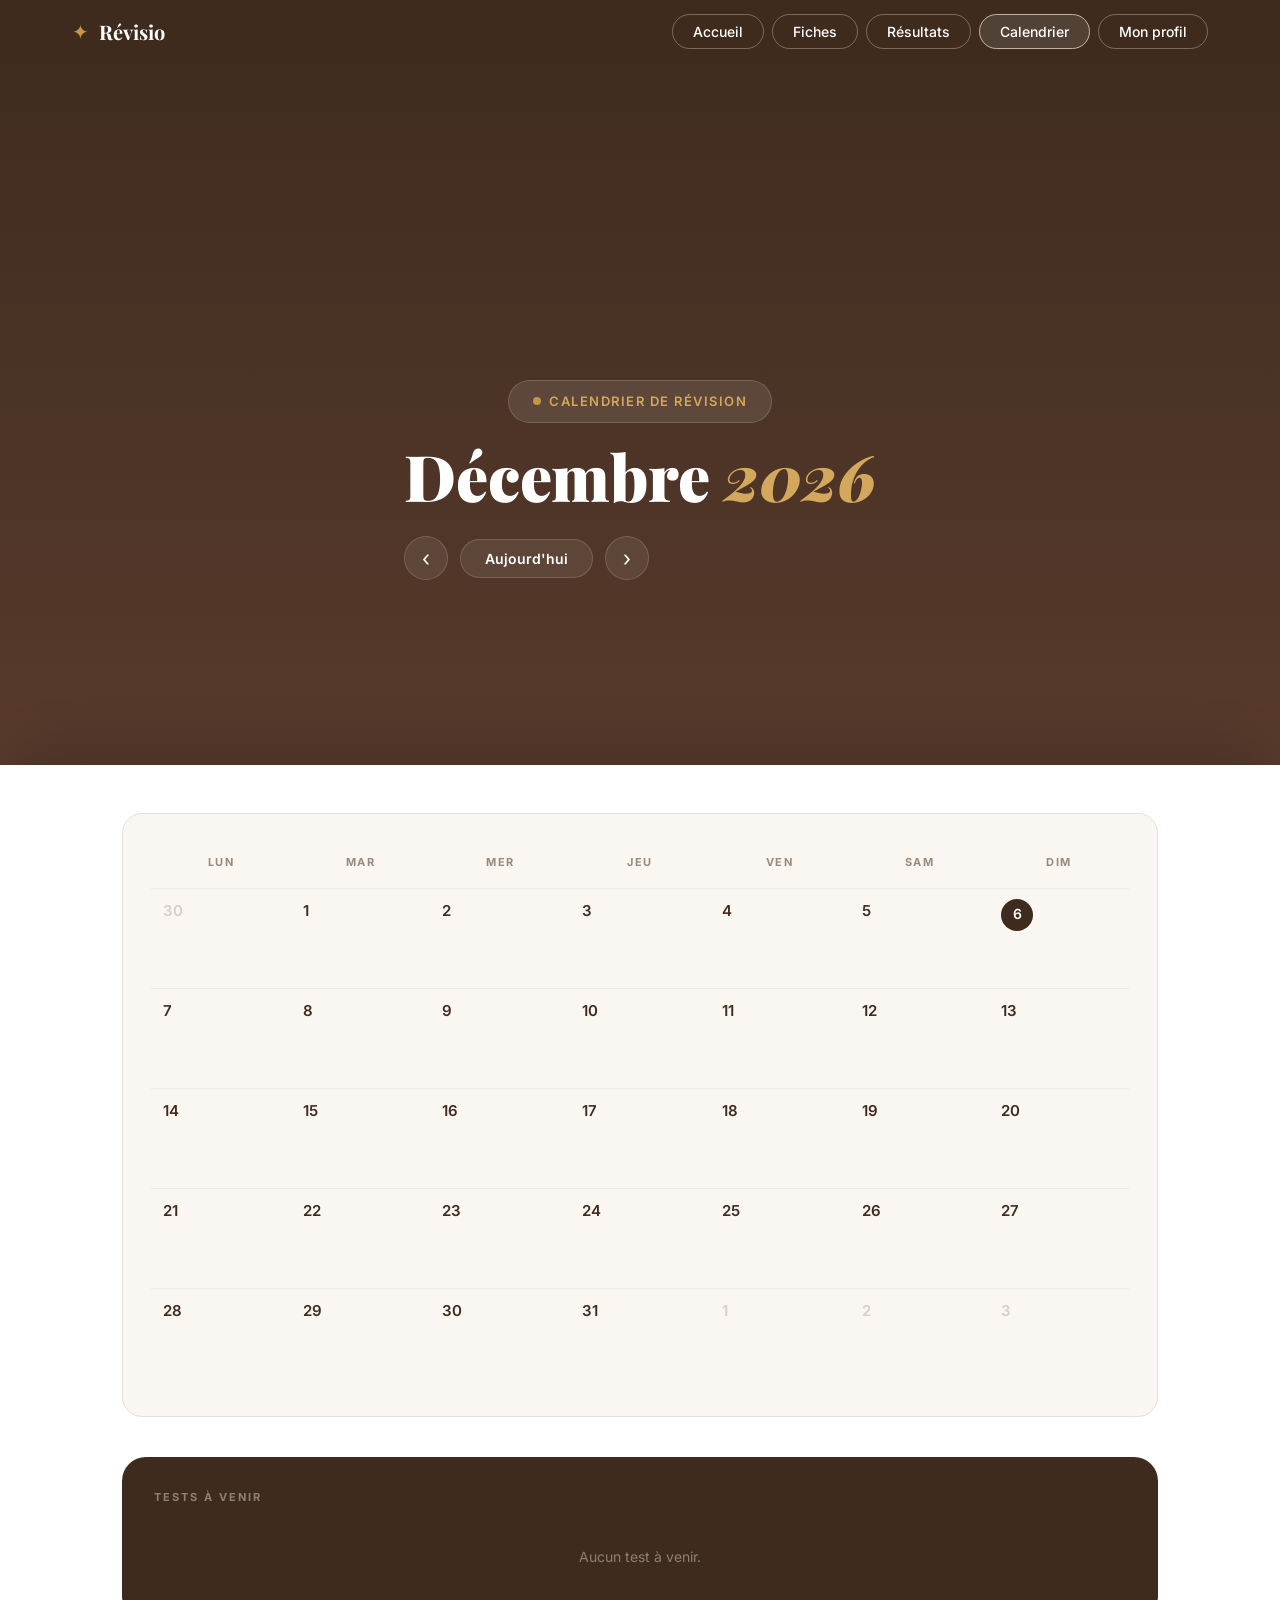
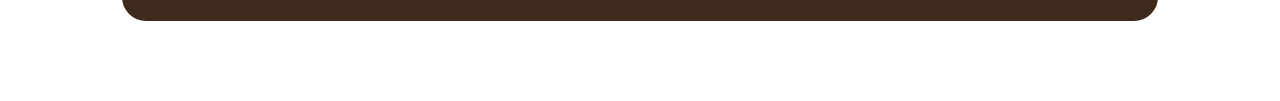
==== calendrier.html @ da055833 "Initial commit - Révisio site" ====
<!DOCTYPE html>
<html lang="fr">
<head>
    <meta charset="UTF-8">
    <meta name="viewport" content="width=device-width, initial-scale=1.0">
    <title>Révisio — Calendrier</title>
    <link rel="stylesheet" href="css/style.css">
    <link rel="stylesheet" href="css/calendrier.css">
    <link href="https://fonts.googleapis.com/css2?family=Playfair+Display:ital,wght@0,700;0,800;0,900;1,700;1,800&family=Inter:wght@400;500;600;700&display=swap" rel="stylesheet">
</head>
<body>

    <!-- NAVBAR -->
    <nav class="navbar">
        <div class="nav-container">
            <div class="nav-logo">
                <span class="logo-icon">✦</span>
                <span class="logo-text">Révisio</span>
            </div>
            <div class="nav-hamburger" onclick="this.classList.toggle('open');document.querySelector('.nav-links').classList.toggle('open')"><span></span><span></span><span></span></div>
            <ul class="nav-links">
                <li><a href="index.html">Accueil</a></li>
                <li><a href="fiches.html">Fiches</a></li>
                <li><a href="resultats.html">Résultats</a></li>
                <li><a href="calendrier.html" class="active">Calendrier</a></li>
                <li><a href="#">Mon profil</a></li>
            </ul>
        </div>
    </nav>

    <!-- HERO -->
    <section class="hero hero-cal">
        <div class="hero-container">
            <div class="hero-badge">
                <span class="badge-dot"></span>
                CALENDRIER DE RÉVISION
            </div>
            <h1 class="hero-title"><span id="calMonthTitle">Mars</span> <em id="calYearTitle">2026</em></h1>
            <div class="cal-nav">
                <button class="cal-nav-btn" id="calPrev">‹</button>
                <button class="cal-nav-today" id="calToday">Aujourd'hui</button>
                <button class="cal-nav-btn" id="calNext">›</button>
            </div>
        </div>
    </section>

    <!-- SPACER -->
    <div class="hero-spacer"></div>

    <!-- CONTENT PANEL -->
    <div class="content-panel">

        <!-- CALENDRIER GRAND -->
        <section class="cal-section">
            <div class="cal-container-wide">
                <div class="cal-grid">
                    <div class="cal-header-row">
                        <span>LUN</span><span>MAR</span><span>MER</span><span>JEU</span><span>VEN</span><span>SAM</span><span>DIM</span>
                    </div>
                    <div class="cal-body" id="calBody"></div>
                </div>
            </div>
        </section>

        <!-- TESTS À VENIR -->
        <section class="cal-upcoming-section">
            <div class="cal-container-wide">
                <div class="cal-upcoming-card">
                    <span class="cal-upcoming-tag">TESTS À VENIR</span>
                    <div class="cal-upcoming-list" id="upcomingList"></div>
                </div>
            </div>
        </section>

    </div>

    <script>
        // --- TESTS (uniquement ceux que tu as donnés) ---
        const tests = [
            { date: '2026-04-01', name: 'Anglais', module: 'AN', color: '#C4944A', link: 'module.html?name=Anglais&code=AN' },
        ];

        const monthNames = ['Janvier','Février','Mars','Avril','Mai','Juin','Juillet','Août','Septembre','Octobre','Novembre','Décembre'];
        const now = new Date();
        let currentMonth = now.getMonth();
        let currentYear = now.getFullYear();

        function getTestsForDate(y, m, d) {
            const dateStr = `${y}-${String(m+1).padStart(2,'0')}-${String(d).padStart(2,'0')}`;
            return tests.filter(t => t.date === dateStr);
        }

        function renderCalendar() {
            document.getElementById('calMonthTitle').textContent = monthNames[currentMonth];
            document.getElementById('calYearTitle').textContent = currentYear;

            const firstDay = new Date(currentYear, currentMonth, 1);
            let startDay = firstDay.getDay() - 1;
            if (startDay < 0) startDay = 6;

            const daysInMonth = new Date(currentYear, currentMonth + 1, 0).getDate();
            const prevMonthDays = new Date(currentYear, currentMonth, 0).getDate();

            const body = document.getElementById('calBody');
            body.innerHTML = '';

            const today = new Date();
            const isCurrentMonth = today.getMonth() === currentMonth && today.getFullYear() === currentYear;

            // Previous month
            for (let i = startDay - 1; i >= 0; i--) {
                body.innerHTML += `<div class="cal-day cal-day-other"><span class="cal-day-num">${prevMonthDays - i}</span></div>`;
            }

            // Current month
            for (let d = 1; d <= daysInMonth; d++) {
                const isToday = isCurrentMonth && d === today.getDate();
                const dayTests = getTestsForDate(currentYear, currentMonth, d);

                let testHtml = '';
                if (dayTests.length > 0) {
                    testHtml = dayTests.map(t =>
                        `<a href="${t.link}" class="cal-test-badge" style="background:${t.color}">${t.name}</a>`
                    ).join('');
                }

                body.innerHTML += `
                    <div class="cal-day ${isToday ? 'cal-day-today' : ''} ${dayTests.length > 0 ? 'cal-day-has-test' : ''}">
                        <span class="cal-day-num">${d}</span>
                        ${testHtml}
                    </div>
                `;
            }

            // Next month
            const totalCells = startDay + daysInMonth;
            const remaining = totalCells % 7 === 0 ? 0 : 7 - (totalCells % 7);
            for (let i = 1; i <= remaining; i++) {
                body.innerHTML += `<div class="cal-day cal-day-other"><span class="cal-day-num">${i}</span></div>`;
            }
        }

        function renderUpcoming() {
            const list = document.getElementById('upcomingList');
            const todayStr = `${now.getFullYear()}-${String(now.getMonth()+1).padStart(2,'0')}-${String(now.getDate()).padStart(2,'0')}`;
            const upcoming = tests.filter(t => t.date >= todayStr);

            if (upcoming.length === 0) {
                list.innerHTML = '<p class="cal-no-tests">Aucun test à venir.</p>';
                return;
            }

            upcoming.forEach(t => {
                const d = new Date(t.date);
                const dayNum = d.getDate();
                const month = monthNames[d.getMonth()];
                const dayNames = ['Dimanche','Lundi','Mardi','Mercredi','Jeudi','Vendredi','Samedi'];
                const dayName = dayNames[d.getDay()];
                const diff = Math.ceil((d - now) / (1000 * 60 * 60 * 24));
                let timeLabel = diff === 0 ? "Aujourd'hui" : diff === 1 ? 'Demain' : `Dans ${diff} jours`;

                list.innerHTML += `
                    <a href="${t.link}" class="cal-upcoming-item">
                        <div class="cal-upcoming-color" style="background:${t.color}"></div>
                        <div class="cal-upcoming-info">
                            <h4>Test ${t.name}</h4>
                            <span>${dayName} ${dayNum} ${month} · ${t.module}</span>
                        </div>
                        <div class="cal-upcoming-right">
                            <span class="cal-upcoming-time">${timeLabel}</span>
                            <span class="cal-upcoming-arrow">→</span>
                        </div>
                    </a>
                `;
            });
        }

        document.getElementById('calPrev').addEventListener('click', () => {
            currentMonth--;
            if (currentMonth < 0) { currentMonth = 11; currentYear--; }
            renderCalendar();
        });

        document.getElementById('calNext').addEventListener('click', () => {
            currentMonth++;
            if (currentMonth > 11) { currentMonth = 0; currentYear++; }
            renderCalendar();
        });

        document.getElementById('calToday').addEventListener('click', () => {
            currentMonth = now.getMonth();
            currentYear = now.getFullYear();
            renderCalendar();
        });

        renderCalendar();
        renderUpcoming();
    </script>


</body>
</html>
---- css/style.css ----
/* ===== RESET & BASE ===== */
*, *::before, *::after {
    margin: 0;
    padding: 0;
    box-sizing: border-box;
}

:root {
    --brown-dark: #3E2B1E;
    --brown-medium: #5C3D2E;
    --brown-light: #8B6F5E;
    --cream: #FAF6F1;
    --cream-dark: #F2EBE3;
    --gold: #C4944A;
    --gold-light: #D4A85C;
    --red-soft: #C0614A;
    --green-soft: #7A9A6D;
    --text-dark: #3E2B1E;
    --text-muted: #9A8A7C;
    --white: #FFFFFF;
    --border: #E8DFD6;
}

html {
    scroll-behavior: smooth;
}

body {
    font-family: 'Inter', -apple-system, BlinkMacSystemFont, sans-serif;
    color: var(--text-dark);
    background: var(--brown-dark);
    line-height: 1.6;
    overflow-x: hidden;
}

/* ===== NAVBAR ===== */
.navbar {
    background: var(--brown-dark);
    padding: 16px 0;
    position: fixed;
    top: 0;
    left: 0;
    right: 0;
    z-index: 200;
}

.nav-container {
    max-width: 1200px;
    margin: 0 auto;
    padding: 0 32px;
    display: flex;
    align-items: center;
    justify-content: space-between;
}

.nav-logo {
    display: flex;
    align-items: center;
    gap: 10px;
    color: var(--white);
}

.logo-icon {
    font-size: 20px;
    color: var(--gold);
}

.logo-text {
    font-family: 'Playfair Display', serif;
    font-size: 20px;
    font-weight: 700;
    color: var(--white);
}

.nav-links {
    display: flex;
    list-style: none;
    gap: 8px;
}

.nav-links a {
    text-decoration: none;
    color: var(--white);
    font-size: 14px;
    font-weight: 500;
    padding: 8px 20px;
    border-radius: 50px;
    border: 1.5px solid rgba(255, 255, 255, 0.3);
    transition: all 0.3s ease;
}

.nav-links a:hover,
.nav-links a.active {
    background: rgba(255, 255, 255, 0.1);
    border-color: rgba(255, 255, 255, 0.6);
}

/* ===== HERO (fixed behind everything) ===== */
.hero {
    background: linear-gradient(180deg, var(--brown-dark) 0%, var(--brown-medium) 100%);
    position: fixed;
    top: 0;
    left: 0;
    right: 0;
    height: 100vh;
    display: flex;
    align-items: center;
    justify-content: center;
    text-align: center;
    z-index: 1;
}

.hero-container {
    max-width: 800px;
    margin: 0 auto;
    padding: 0 32px;
}

.hero-badge {
    display: inline-flex;
    align-items: center;
    gap: 8px;
    background: rgba(255, 255, 255, 0.1);
    border: 1px solid rgba(255, 255, 255, 0.15);
    color: var(--gold-light);
    font-size: 13px;
    font-weight: 600;
    letter-spacing: 1.5px;
    padding: 10px 24px;
    border-radius: 50px;
    margin-bottom: 16px;
}

/* ===== COUNTDOWN BIG ===== */
.countdown-big {
    margin-bottom: 20px;
    display: flex;
    align-items: baseline;
    justify-content: center;
    gap: 14px;
}

.countdown-big #countdown {
    font-family: 'Playfair Display', serif;
    font-size: clamp(64px, 10vw, 120px);
    font-weight: 900;
    color: var(--gold);
    line-height: 1;
}

.countdown-label {
    font-size: clamp(12px, 1.5vw, 18px);
    font-weight: 700;
    letter-spacing: 3px;
    color: rgba(255, 255, 255, 0.5);
}

.badge-dot {
    width: 8px;
    height: 8px;
    background: var(--gold);
    border-radius: 50%;
    display: inline-block;
}

.hero-title {
    font-family: 'Playfair Display', serif;
    font-size: clamp(36px, 5vw, 64px);
    font-weight: 900;
    color: var(--white);
    line-height: 1.15;
    margin-bottom: 16px;
}

.hero-title em {
    font-style: italic;
    color: var(--gold-light);
}

.hero-subtitle {
    color: rgba(255, 255, 255, 0.55);
    font-size: clamp(14px, 1.3vw, 17px);
    line-height: 1.7;
    margin-bottom: 28px;
}

.hero-buttons {
    display: flex;
    gap: 16px;
    justify-content: center;
}

.btn {
    padding: 14px 32px;
    border-radius: 12px;
    font-size: 15px;
    font-weight: 600;
    cursor: pointer;
    transition: all 0.3s ease;
    border: none;
    font-family: inherit;
}

.btn-dark {
    background: var(--brown-dark);
    color: var(--white);
    border: 1.5px solid rgba(255, 255, 255, 0.2);
}

.btn-dark:hover {
    background: #2E1E12;
    border-color: rgba(255, 255, 255, 0.4);
}

.btn-outline {
    background: rgba(255, 255, 255, 0.1);
    color: var(--white);
    border: 1.5px solid rgba(255, 255, 255, 0.25);
}

.btn-outline:hover {
    background: rgba(255, 255, 255, 0.18);
}

/* ===== SPACER (pushes content below hero) ===== */
.hero-spacer {
    height: 85vh;
    position: relative;
    z-index: 1;
    pointer-events: none;
}

/* ===== CONTENT PANEL (slides up over the hero) ===== */
.content-panel {
    position: relative;
    z-index: 300;
    background: var(--white);
    border-radius: 60px 60px 0 0;
    box-shadow: 0 -10px 60px rgba(0, 0, 0, 0.2);
}

/* ===== STATS ===== */
.stats {
    background: var(--white);
    padding: 60px 0;
    border-bottom: 1px solid var(--border);
}

.stats-container {
    max-width: 900px;
    margin: 0 auto;
    padding: 0 32px;
    display: flex;
    align-items: center;
    justify-content: center;
}

.stat-item {
    flex: 1;
    text-align: center;
    display: flex;
    flex-direction: column;
    gap: 8px;
}

.stat-number {
    font-family: 'Playfair Display', serif;
    font-size: 48px;
    font-weight: 800;
    color: var(--brown-dark);
}

.stat-label {
    font-size: 13px;
    font-weight: 600;
    letter-spacing: 2px;
    color: var(--text-muted);
}

.stat-divider {
    width: 1px;
    height: 60px;
    background: var(--border);
}

/* ===== MAIN CONTENT ===== */
.main-content {
    background: var(--cream);
    padding: 60px 0 80px;
}

.main-container {
    max-width: 1000px;
    margin: 0 auto;
    padding: 0 32px;
}

/* TODAY CARD */
.today-card {
    background: var(--white);
    border-radius: 20px;
    padding: 28px 32px;
    display: flex;
    align-items: center;
    justify-content: space-between;
    margin-bottom: 48px;
    box-shadow: 0 2px 12px rgba(62, 43, 30, 0.04);
}

.today-label {
    font-size: 12px;
    font-weight: 700;
    letter-spacing: 1.5px;
    color: var(--red-soft);
    display: block;
    margin-bottom: 12px;
}

.today-tasks {
    display: flex;
    gap: 16px;
    align-items: center;
}

.task {
    display: inline-flex;
    align-items: center;
    gap: 8px;
    font-size: 14px;
    color: var(--text-muted);
}

.task-check {
    width: 22px;
    height: 22px;
    border-radius: 50%;
    background: var(--brown-medium);
    color: white;
    display: inline-flex;
    align-items: center;
    justify-content: center;
    font-size: 11px;
    font-weight: 700;
}

.task-circle {
    width: 22px;
    height: 22px;
    border-radius: 50%;
    border: 2px solid var(--border);
    display: inline-block;
}

.task.done {
    text-decoration: line-through;
    color: var(--text-muted);
}

.today-right {
    text-align: right;
}

.today-count {
    font-family: 'Playfair Display', serif;
    font-size: 36px;
    font-weight: 800;
    color: var(--brown-dark);
    display: block;
    line-height: 1;
}

.today-completed {
    font-size: 14px;
    color: var(--text-muted);
}

/* MATIÈRES */
.matieres-header {
    display: flex;
    justify-content: space-between;
    align-items: center;
    margin-bottom: 24px;
}

.matieres-header h2 {
    font-family: 'Playfair Display', serif;
    font-size: 28px;
    font-weight: 800;
    color: var(--brown-dark);
}

.see-all {
    color: var(--red-soft);
    text-decoration: none;
    font-size: 14px;
    font-weight: 600;
    transition: opacity 0.2s;
}

.see-all:hover {
    opacity: 0.7;
}

.matieres-grid {
    display: grid;
    grid-template-columns: repeat(3, 1fr);
    gap: 20px;
    margin-bottom: 56px;
}

.matiere-card {
    background: var(--white);
    border-radius: 20px;
    padding: 28px;
    box-shadow: 0 2px 12px rgba(62, 43, 30, 0.04);
    transition: transform 0.2s ease, box-shadow 0.2s ease;
}

.matiere-card:hover {
    transform: translateY(-2px);
    box-shadow: 0 8px 24px rgba(62, 43, 30, 0.08);
}

.matiere-icon {
    width: 48px;
    height: 48px;
    border-radius: 14px;
    display: flex;
    align-items: center;
    justify-content: center;
    margin-bottom: 20px;
}

.icon-math {
    background: var(--cream-dark);
    color: var(--brown-dark);
}

.icon-history {
    background: var(--cream-dark);
    color: var(--brown-medium);
}

.icon-svt {
    background: var(--cream-dark);
    color: var(--green-soft);
}

.matiere-card h3 {
    font-size: 17px;
    font-weight: 700;
    margin-bottom: 6px;
    color: var(--brown-dark);
}

.matiere-topics {
    font-size: 13px;
    color: var(--text-muted);
    margin-bottom: 20px;
}

.matiere-progress {
    margin-top: auto;
}

.progress-info {
    display: flex;
    justify-content: space-between;
    font-size: 13px;
    margin-bottom: 8px;
    color: var(--text-muted);
}

.progress-info span:last-child {
    font-weight: 700;
    color: var(--brown-dark);
}

.progress-bar {
    height: 5px;
    background: var(--cream-dark);
    border-radius: 10px;
    overflow: hidden;
}

.progress-fill {
    height: 100%;
    background: var(--red-soft);
    border-radius: 10px;
    width: 0;
    transition: width 1.2s ease;
}

/* QUIZ & PROGRESSION */
.section-title {
    font-family: 'Playfair Display', serif;
    font-size: 28px;
    font-weight: 800;
    color: var(--brown-dark);
    margin-bottom: 24px;
}

.quiz-progression-grid {
    display: grid;
    grid-template-columns: 1fr 1fr;
    gap: 20px;
}

.quiz-card {
    background: var(--white);
    border-radius: 20px;
    padding: 32px;
    box-shadow: 0 2px 12px rgba(62, 43, 30, 0.04);
}

.quiz-label {
    font-size: 12px;
    font-weight: 700;
    letter-spacing: 1.5px;
    color: var(--red-soft);
    display: block;
    margin-bottom: 16px;
}

.quiz-question {
    font-size: 18px;
    font-weight: 700;
    color: var(--brown-dark);
    margin-bottom: 24px;
    line-height: 1.5;
}

.quiz-answer-reveal {
    margin-top: 20px;
    text-align: center;
}

.btn-sm {
    padding: 10px 24px;
    font-size: 13px;
}

.quiz-answer-text {
    font-family: 'Playfair Display', serif;
    font-size: 24px;
    font-weight: 900;
    color: var(--gold);
    margin-top: 16px;
}

.quiz-options {
    display: flex;
    flex-direction: column;
    gap: 10px;
}

.quiz-option {
    width: 100%;
    padding: 14px 20px;
    border-radius: 12px;
    border: 1.5px solid var(--border);
    background: var(--cream);
    font-size: 15px;
    font-family: inherit;
    color: var(--brown-dark);
    cursor: pointer;
    text-align: left;
    transition: all 0.2s;
}

.quiz-option:hover {
    border-color: var(--brown-light);
}

.quiz-option.correct.selected {
    background: rgba(196, 148, 74, 0.12);
    border-color: var(--gold);
    color: var(--brown-dark);
    font-weight: 600;
}

/* STREAK CARD */
.streak-card {
    background: var(--brown-dark);
    border-radius: 20px;
    padding: 32px;
    color: var(--white);
}

.streak-top {
    display: flex;
    justify-content: space-between;
    align-items: flex-start;
    margin-bottom: 32px;
}

.streak-number {
    font-family: 'Playfair Display', serif;
    font-size: 56px;
    font-weight: 800;
    color: var(--gold);
    display: block;
    line-height: 1;
}

.streak-text {
    font-size: 12px;
    font-weight: 700;
    letter-spacing: 2px;
    color: rgba(255, 255, 255, 0.5);
    display: block;
    margin-top: 4px;
}

.streak-badge {
    background: rgba(255, 255, 255, 0.12);
    border: 1px solid rgba(255, 255, 255, 0.15);
    padding: 6px 16px;
    border-radius: 50px;
    font-size: 13px;
    font-weight: 600;
    color: var(--gold-light);
}

.streak-days {
    display: flex;
    justify-content: space-between;
    margin-bottom: 28px;
}

.day {
    width: 40px;
    height: 40px;
    display: flex;
    align-items: center;
    justify-content: center;
    border-radius: 50%;
    font-size: 14px;
    font-weight: 600;
    color: rgba(255, 255, 255, 0.4);
}

.day.active {
    background: var(--white);
    color: var(--brown-dark);
}

.day.done {
    background: rgba(255, 255, 255, 0.15);
    color: rgba(255, 255, 255, 0.7);
}

.streak-message {
    font-size: 14px;
    color: rgba(255, 255, 255, 0.45);
    line-height: 1.6;
}

/* ===== RESPONSIVE — TABLET ===== */
@media (max-width: 1024px) {
    .hero-title {
        font-size: 50px;
    }

    .countdown-big #countdown {
        font-size: 90px;
    }

    .countdown-label {
        font-size: 16px;
    }

    .matieres-grid {
        grid-template-columns: repeat(2, 1fr);
    }

    .quiz-progression-grid {
        grid-template-columns: 1fr;
    }

    .stat-number {
        font-size: 36px;
    }

    .nav-links a {
        padding: 6px 14px;
        font-size: 13px;
    }
}

/* ===== RESPONSIVE — MOBILE ===== */
/* ===== HAMBURGER MENU ===== */
.nav-hamburger {
    display: none;
    flex-direction: column;
    gap: 5px;
    cursor: pointer;
    padding: 8px;
    z-index: 1001;
}

.nav-hamburger span {
    width: 22px;
    height: 2px;
    background: var(--white);
    border-radius: 2px;
    transition: all 0.3s ease;
}

.nav-hamburger.open span:nth-child(1) {
    transform: rotate(45deg) translate(5px, 5px);
}

.nav-hamburger.open span:nth-child(2) {
    opacity: 0;
}

.nav-hamburger.open span:nth-child(3) {
    transform: rotate(-45deg) translate(5px, -5px);
}

@media (max-width: 768px) {
    .nav-hamburger {
        display: flex;
    }

    .nav-links {
        display: none;
        position: fixed;
        top: 0;
        left: 0;
        right: 0;
        bottom: 0;
        background: var(--brown-dark);
        flex-direction: column;
        align-items: center;
        justify-content: center;
        gap: 16px;
        z-index: 1000;
    }

    .nav-links.open {
        display: flex;
    }

    .nav-links a {
        font-size: 18px;
        padding: 12px 32px;
    }

    .hero-container {
        padding: 0 20px;
        padding-top: 40px;
    }

    .hero-title {
        font-size: 36px;
    }

    .countdown-big {
        gap: 10px;
        flex-direction: column;
        align-items: center;
    }

    .countdown-big #countdown {
        font-size: 64px;
    }

    .countdown-label {
        font-size: 12px;
        letter-spacing: 2px;
    }

    .hero-subtitle {
        font-size: 15px;
    }

    .hero-subtitle br {
        display: none;
    }

    .hero-buttons {
        flex-direction: column;
        align-items: center;
        gap: 12px;
    }

    .btn {
        width: 100%;
        max-width: 280px;
        text-align: center;
    }

    .hero-badge {
        font-size: 11px;
        padding: 8px 16px;
    }

    .content-panel {
        border-radius: 32px 32px 0 0;
    }

    .stats {
        padding: 40px 0;
    }

    .stats-container {
        flex-direction: column;
        gap: 24px;
    }

    .stat-number {
        font-size: 32px;
    }

    .stat-divider {
        width: 60px;
        height: 1px;
    }

    .main-content {
        padding: 40px 0 60px;
    }

    .main-container {
        padding: 0 16px;
    }

    .today-card {
        flex-direction: column;
        gap: 16px;
        align-items: flex-start;
        padding: 20px;
    }

    .today-tasks {
        flex-wrap: wrap;
        gap: 10px;
    }

    .today-right {
        text-align: left;
    }

    .today-count {
        font-size: 28px;
    }

    .matieres-header h2,
    .section-title {
        font-size: 22px;
    }

    .matieres-grid {
        grid-template-columns: 1fr;
        gap: 14px;
    }

    .matiere-card {
        padding: 20px;
    }

    .quiz-progression-grid {
        grid-template-columns: 1fr;
        gap: 14px;
    }

    .quiz-card,
    .streak-card {
        padding: 24px;
    }

    .streak-number {
        font-size: 40px;
    }

    .streak-days {
        gap: 4px;
    }

    .day {
        width: 34px;
        height: 34px;
        font-size: 12px;
    }
}

/* ===== RESPONSIVE — SMALL MOBILE ===== */
@media (max-width: 400px) {
    .hero-title {
        font-size: 28px;
    }

    .countdown-big #countdown {
        font-size: 48px;
    }

    .stat-number {
        font-size: 28px;
    }
}
---- css/calendrier.css ----
/* ===== CALENDAR HERO ===== */
.hero-cal .hero-container {
    padding-top: 60px;
}

.cal-nav {
    display: flex;
    align-items: center;
    gap: 12px;
    margin-top: 24px;
}

.cal-nav-btn {
    width: 44px;
    height: 44px;
    border-radius: 50%;
    border: 1px solid rgba(255,255,255,0.15);
    background: rgba(255,255,255,0.08);
    color: var(--white);
    font-size: 22px;
    cursor: pointer;
    transition: all 0.2s ease;
    display: flex;
    align-items: center;
    justify-content: center;
    font-family: 'Inter', sans-serif;
}

.cal-nav-btn:hover {
    background: rgba(255,255,255,0.15);
}

.cal-nav-today {
    padding: 10px 24px;
    border-radius: 50px;
    border: 1px solid rgba(255,255,255,0.15);
    background: rgba(255,255,255,0.08);
    color: var(--white);
    font-family: 'Inter', sans-serif;
    font-size: 14px;
    font-weight: 600;
    cursor: pointer;
    transition: all 0.2s ease;
}

.cal-nav-today:hover {
    background: rgba(255,255,255,0.15);
}

/* ===== CALENDAR GRID — GRAND ===== */
.cal-section {
    padding: 48px 0 40px;
    background: var(--white);
}

.cal-container-wide {
    max-width: 1100px;
    margin: 0 auto;
    padding: 0 32px;
}

.cal-grid {
    background: var(--cream);
    border-radius: 20px;
    padding: 28px;
    border: 1px solid var(--border);
}

.cal-header-row {
    display: grid;
    grid-template-columns: repeat(7, 1fr);
    text-align: center;
    margin-bottom: 4px;
}

.cal-header-row span {
    font-size: 11px;
    font-weight: 700;
    letter-spacing: 1.5px;
    color: var(--text-muted);
    padding: 12px 0;
}

.cal-body {
    display: grid;
    grid-template-columns: repeat(7, 1fr);
}

/* ===== DAY CELLS — GRANDS ===== */
.cal-day {
    min-height: 100px;
    display: flex;
    flex-direction: column;
    align-items: flex-start;
    padding: 10px 12px;
    border-top: 1px solid rgba(62, 43, 30, 0.06);
    gap: 6px;
    position: relative;
}

.cal-day-num {
    font-size: 15px;
    font-weight: 600;
    color: var(--brown-dark);
}

.cal-day-other .cal-day-num {
    color: var(--text-muted);
    opacity: 0.35;
}

.cal-day-today .cal-day-num {
    background: var(--brown-dark);
    color: var(--white);
    width: 32px;
    height: 32px;
    border-radius: 50%;
    display: flex;
    align-items: center;
    justify-content: center;
    font-size: 14px;
}

/* Test badge dans le calendrier */
.cal-test-badge {
    display: block;
    padding: 4px 10px;
    border-radius: 6px;
    font-size: 11px;
    font-weight: 600;
    color: var(--white);
    text-decoration: none;
    white-space: nowrap;
    overflow: hidden;
    text-overflow: ellipsis;
    max-width: 100%;
    transition: opacity 0.2s ease, transform 0.2s ease;
}

.cal-test-badge:hover {
    opacity: 0.85;
    transform: scale(1.03);
}

.cal-day-has-test {
    background: rgba(196, 148, 74, 0.04);
}

/* ===== UPCOMING TESTS ===== */
.cal-upcoming-section {
    padding: 0 0 80px;
    background: var(--white);
}

.cal-upcoming-card {
    background: var(--brown-dark);
    border-radius: 24px;
    padding: 32px;
    color: var(--white);
}

.cal-upcoming-tag {
    font-size: 11px;
    font-weight: 700;
    letter-spacing: 2px;
    color: rgba(255,255,255,0.4);
    display: block;
    margin-bottom: 20px;
}

.cal-upcoming-list {
    display: flex;
    flex-direction: column;
    gap: 12px;
}

.cal-upcoming-item {
    display: flex;
    align-items: center;
    gap: 16px;
    padding: 20px 24px;
    background: rgba(255,255,255,0.06);
    border-radius: 16px;
    border: 1px solid rgba(255,255,255,0.06);
    transition: background 0.2s ease, transform 0.2s ease;
    text-decoration: none;
    color: var(--white);
    cursor: pointer;
}

.cal-upcoming-item:hover {
    background: rgba(255,255,255,0.1);
    transform: translateX(4px);
}

.cal-upcoming-color {
    width: 4px;
    height: 44px;
    border-radius: 2px;
    flex-shrink: 0;
}

.cal-upcoming-info {
    flex: 1;
}

.cal-upcoming-info h4 {
    font-family: 'Playfair Display', serif;
    font-size: 18px;
    font-weight: 800;
    color: var(--white);
    margin-bottom: 4px;
}

.cal-upcoming-info span {
    font-size: 13px;
    color: rgba(255,255,255,0.4);
}

.cal-upcoming-right {
    display: flex;
    align-items: center;
    gap: 12px;
}

.cal-upcoming-time {
    font-size: 13px;
    font-weight: 600;
    color: var(--gold-light);
    white-space: nowrap;
}

.cal-upcoming-arrow {
    font-size: 20px;
    color: rgba(255,255,255,0.3);
    transition: color 0.2s ease;
}

.cal-upcoming-item:hover .cal-upcoming-arrow {
    color: var(--gold-light);
}

.cal-no-tests {
    font-size: 14px;
    color: rgba(255,255,255,0.4);
    text-align: center;
    padding: 20px 0;
}

/* ===== RESPONSIVE ===== */
@media (max-width: 768px) {
    .cal-container-wide {
        padding: 0 16px;
    }

    .cal-grid {
        padding: 16px;
    }

    .cal-day {
        min-height: 70px;
        padding: 6px 4px;
    }

    .cal-day-num {
        font-size: 13px;
    }

    .cal-test-badge {
        font-size: 9px;
        padding: 3px 6px;
    }

    .cal-upcoming-card {
        padding: 24px 20px;
    }

    .cal-upcoming-info h4 {
        font-size: 15px;
    }
}

@media (max-width: 480px) {
    .cal-day {
        min-height: 56px;
        padding: 4px 2px;
    }

    .cal-day-num {
        font-size: 11px;
    }

    .cal-day-today .cal-day-num {
        width: 26px;
        height: 26px;
    }

    .cal-header-row span {
        font-size: 9px;
    }

    .cal-test-badge {
        font-size: 8px;
        padding: 2px 4px;
    }
}
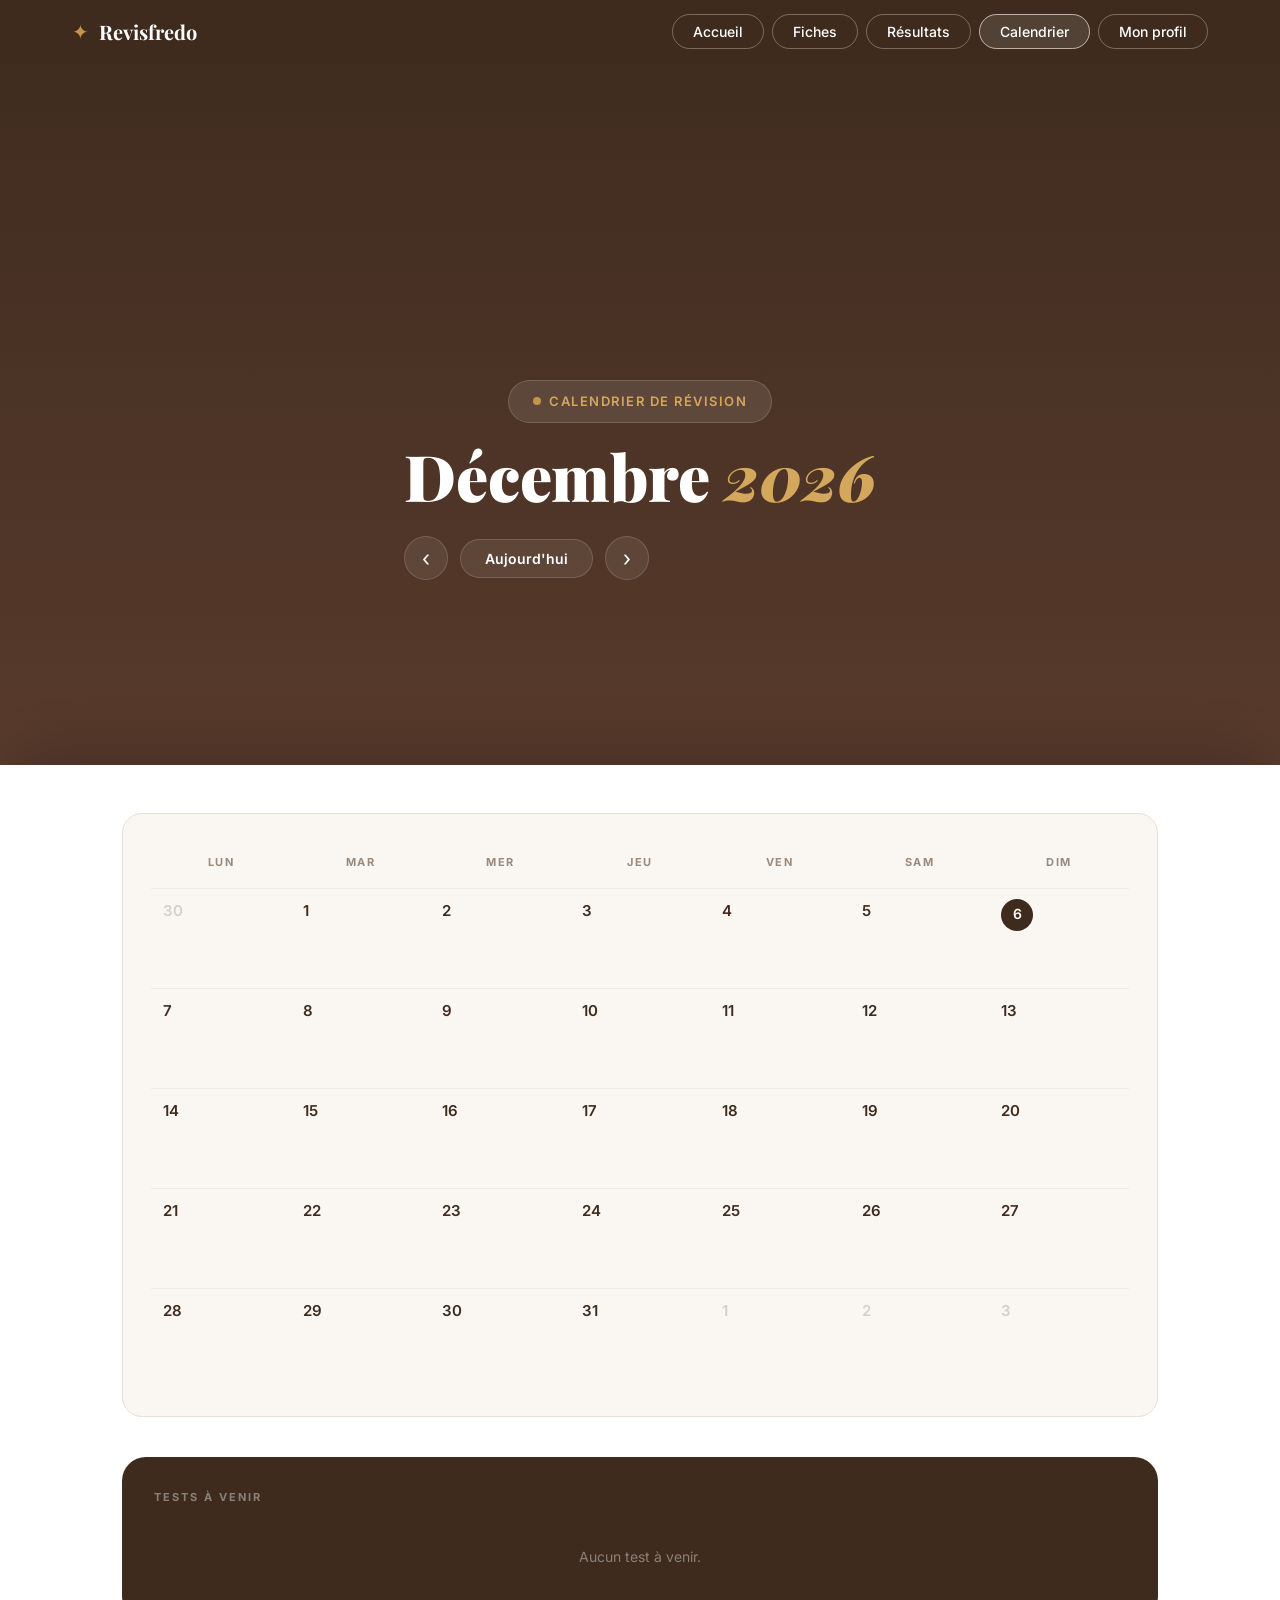
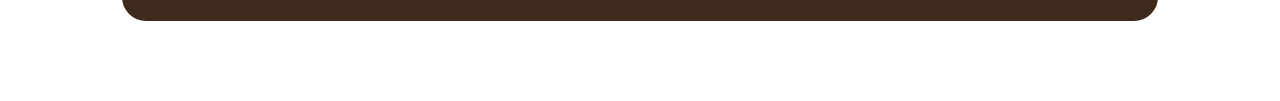
==== commit 94896d2b: "Ajout système de comptes Firebase (Auth + Firestore) - Page profil.html avec connexion/inscription e" ====
--- a/calendrier.html
+++ b/calendrier.html
@@ -3,7 +3,7 @@
 <head>
     <meta charset="UTF-8">
     <meta name="viewport" content="width=device-width, initial-scale=1.0">
-    <title>Révisio — Calendrier</title>
+    <title>Revisfredo — Calendrier</title>
     <link rel="stylesheet" href="css/style.css">
     <link rel="stylesheet" href="css/calendrier.css">
     <link href="https://fonts.googleapis.com/css2?family=Playfair+Display:ital,wght@0,700;0,800;0,900;1,700;1,800&family=Inter:wght@400;500;600;700&display=swap" rel="stylesheet">
@@ -15,7 +15,7 @@
         <div class="nav-container">
             <div class="nav-logo">
                 <span class="logo-icon">✦</span>
-                <span class="logo-text">Révisio</span>
+                <span class="logo-text">Revisfredo</span>
             </div>
             <div class="nav-hamburger" onclick="this.classList.toggle('open');document.querySelector('.nav-links').classList.toggle('open')"><span></span><span></span><span></span></div>
             <ul class="nav-links">
@@ -23,7 +23,7 @@
                 <li><a href="fiches.html">Fiches</a></li>
                 <li><a href="resultats.html">Résultats</a></li>
                 <li><a href="calendrier.html" class="active">Calendrier</a></li>
-                <li><a href="#">Mon profil</a></li>
+                <li><a href="profil.html">Mon profil</a></li>
             </ul>
         </div>
     </nav>
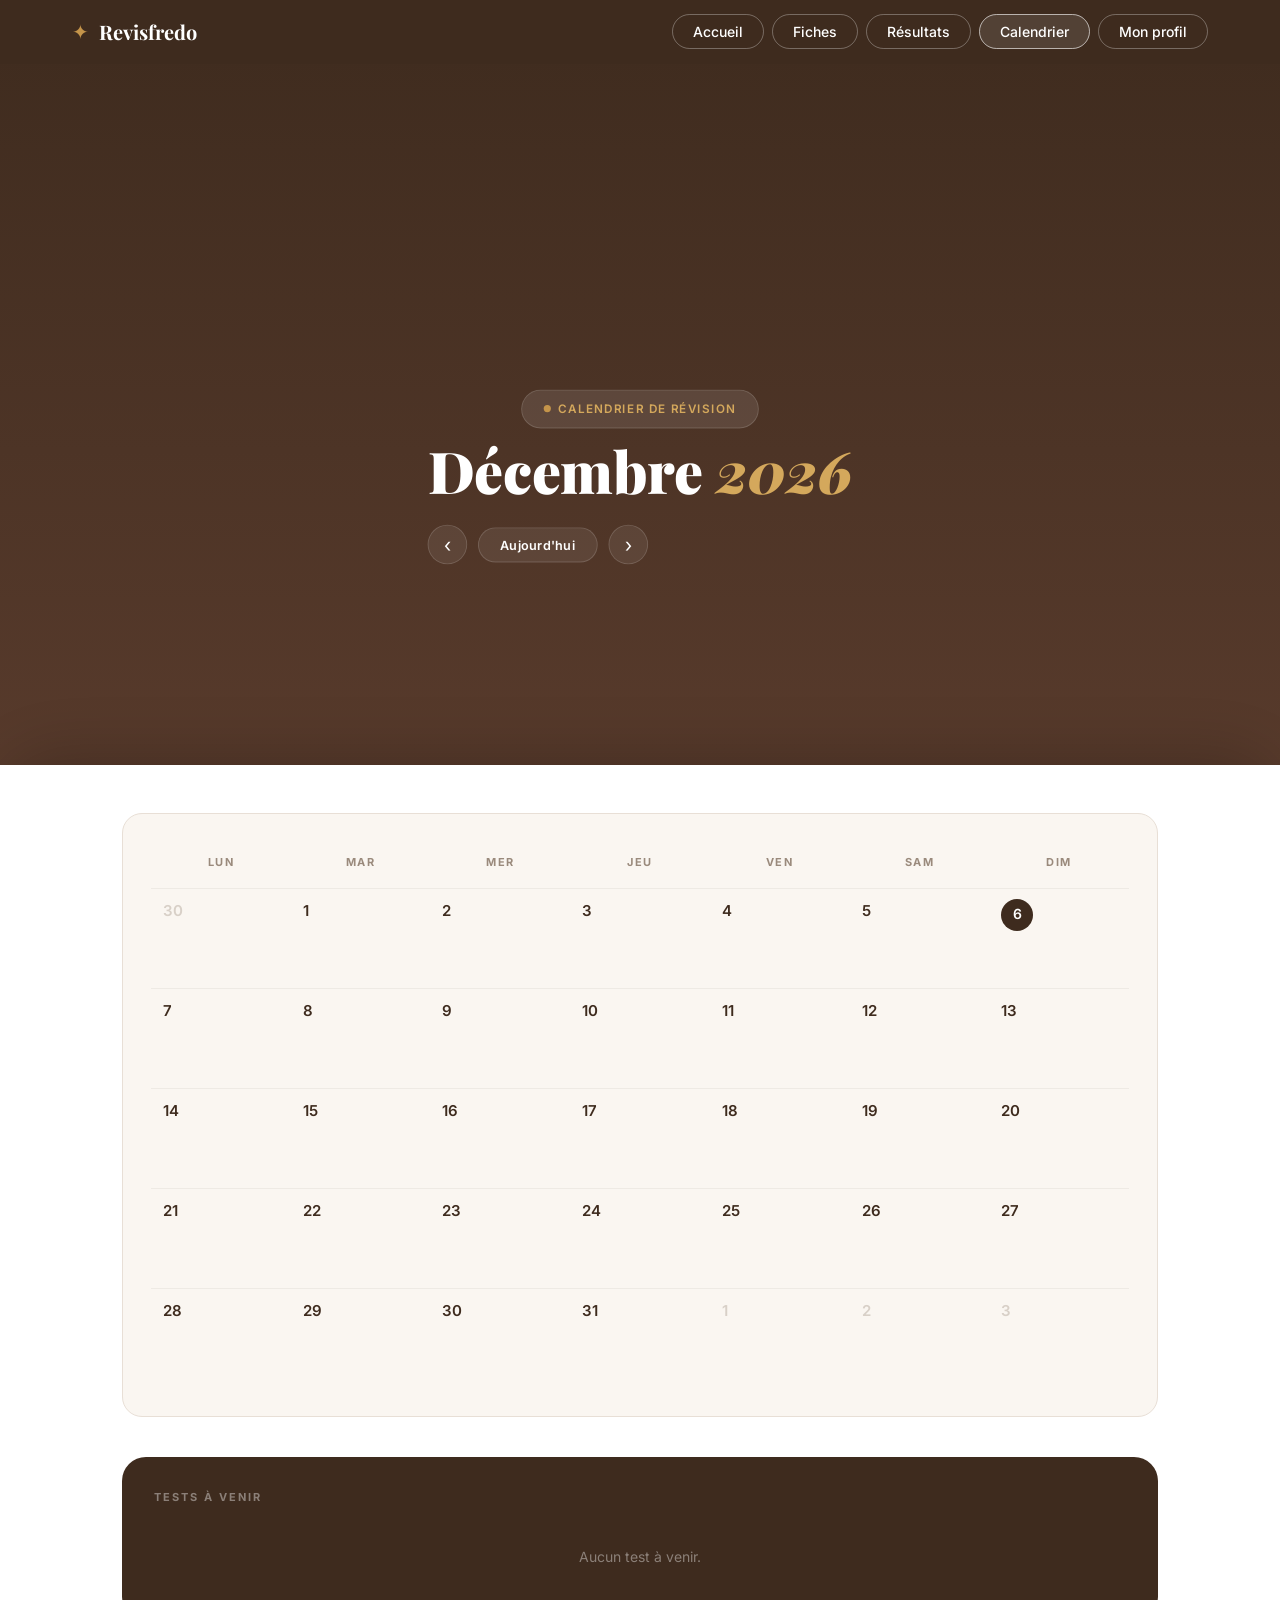
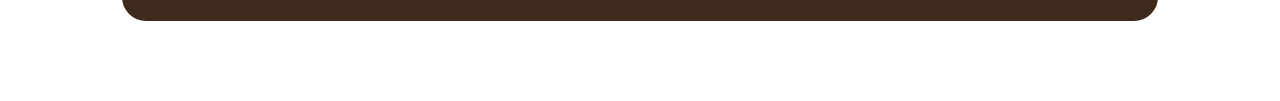
==== commit 3d7a8046: "Fix menu mobile : liens plus grands + scroll bloqué - Liens du menu mobile plus grands (22px, sans b" ====
--- a/calendrier.html
+++ b/calendrier.html
@@ -17,7 +17,7 @@
                 <span class="logo-icon">✦</span>
                 <span class="logo-text">Revisfredo</span>
             </div>
-            <div class="nav-hamburger" onclick="this.classList.toggle('open');document.querySelector('.nav-links').classList.toggle('open')"><span></span><span></span><span></span></div>
+            <div class="nav-hamburger" onclick="this.classList.toggle('open');document.querySelector('.nav-links').classList.toggle('open');document.body.classList.toggle('menu-open');document.documentElement.classList.toggle('menu-open')"><span></span><span></span><span></span></div>
             <ul class="nav-links">
                 <li><a href="index.html">Accueil</a></li>
                 <li><a href="fiches.html">Fiches</a></li>
--- a/css/style.css
+++ b/css/style.css
@@ -34,6 +34,19 @@
     overflow-x: hidden;
 }
 
+/* ===== MENU OPEN — BLOCK SCROLL ===== */
+body.menu-open,
+html.menu-open {
+    overflow: hidden !important;
+    touch-action: none;
+}
+
+body.menu-open .content-panel,
+body.menu-open .hero-spacer,
+body.menu-open .hero {
+    pointer-events: none;
+}
+
 /* ===== NAVBAR ===== */
 .navbar {
     background: var(--brown-dark);
@@ -200,6 +213,9 @@
     transition: all 0.3s ease;
     border: none;
     font-family: inherit;
+    text-decoration: none;
+    display: inline-block;
+    text-align: center;
 }
 
 .btn-dark {
@@ -655,6 +671,36 @@
     font-size: 14px;
     color: rgba(255, 255, 255, 0.45);
     line-height: 1.6;
+}
+
+/* ===== RESPONSIVE — MAC 14"/16" ===== */
+@media (max-height: 900px) {
+    .hero-container {
+        transform: scale(0.9);
+        transform-origin: center center;
+    }
+
+    .countdown-big {
+        margin-bottom: 12px;
+    }
+
+    .hero-badge {
+        margin-bottom: 10px;
+    }
+
+    .hero-subtitle {
+        margin-bottom: 20px;
+    }
+}
+
+@media (max-height: 750px) {
+    .hero-container {
+        transform: scale(0.82);
+    }
+
+    .hero-spacer {
+        height: 80vh;
+    }
 }
 
 /* ===== RESPONSIVE — TABLET ===== */
@@ -736,7 +782,7 @@
         flex-direction: column;
         align-items: center;
         justify-content: center;
-        gap: 16px;
+        gap: 24px;
         z-index: 1000;
     }
 
@@ -745,8 +791,20 @@
     }
 
     .nav-links a {
-        font-size: 18px;
-        padding: 12px 32px;
+        font-size: 22px;
+        padding: 14px 40px;
+        border: none;
+        border-radius: 0;
+        color: rgba(255, 255, 255, 0.6);
+        font-weight: 600;
+        letter-spacing: 0.5px;
+    }
+
+    .nav-links a:hover,
+    .nav-links a.active {
+        color: var(--white);
+        background: none;
+        border: none;
     }
 
     .hero-container {
--- a/css/calendrier.css
+++ b/css/calendrier.css
@@ -247,6 +247,14 @@
     padding: 20px 0;
 }
 
+/* ===== RESPONSIVE — MAC 14"/16" ===== */
+@media (max-height: 900px) {
+    .hero-cal .hero-container {
+        transform: scale(0.9);
+        transform-origin: center center;
+    }
+}
+
 /* ===== RESPONSIVE ===== */
 @media (max-width: 768px) {
     .cal-container-wide {
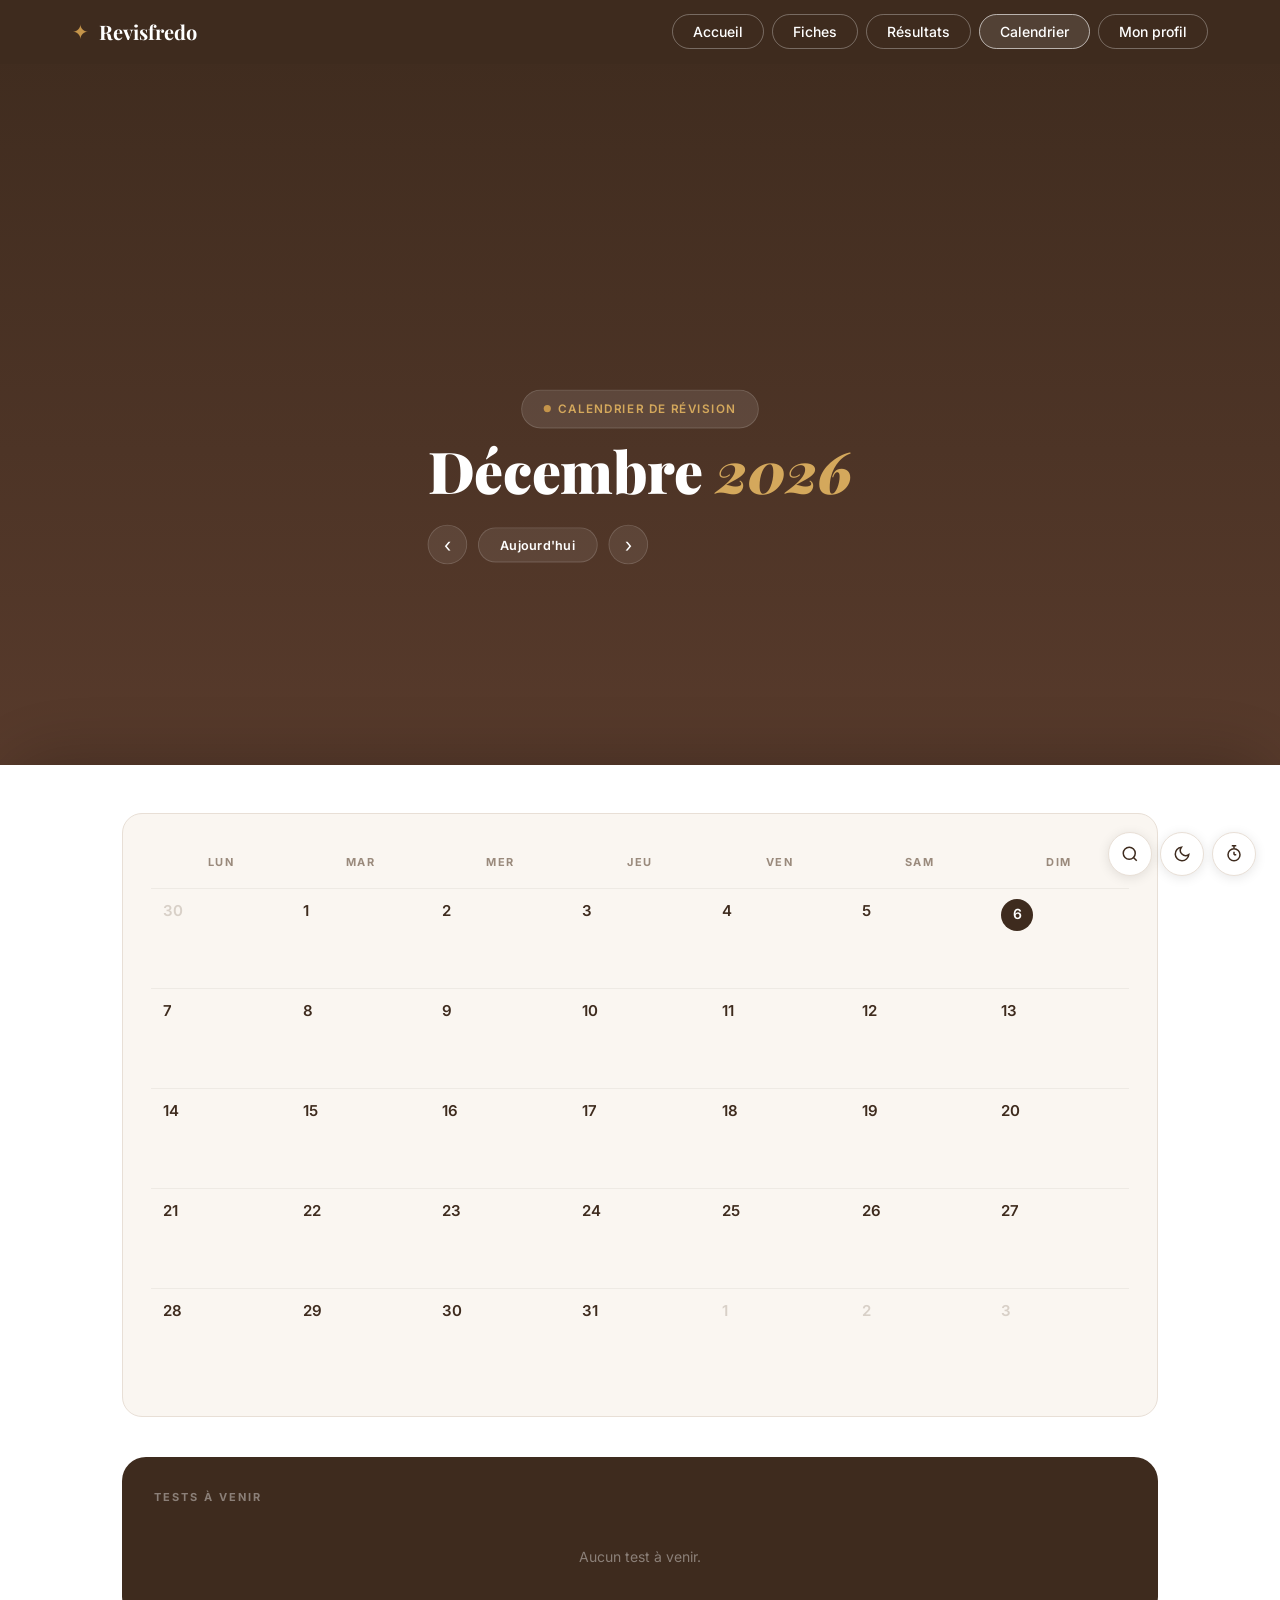
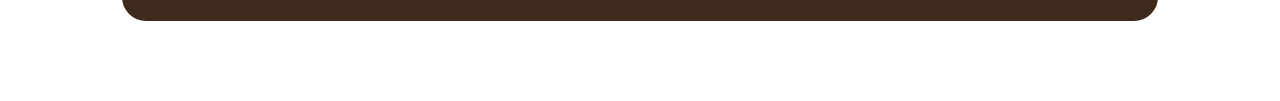
==== commit 63b3a775: "Ajout mode sombre, timer pomodoro, recherche (Ctrl+K) et raccourcis clavier - Mode sombre avec toggl" ====
--- a/calendrier.html
+++ b/calendrier.html
@@ -7,6 +7,7 @@
     <link rel="stylesheet" href="css/style.css">
     <link rel="stylesheet" href="css/calendrier.css">
     <link href="https://fonts.googleapis.com/css2?family=Playfair+Display:ital,wght@0,700;0,800;0,900;1,700;1,800&family=Inter:wght@400;500;600;700&display=swap" rel="stylesheet">
+<script>if(localStorage.getItem("revisfredo_theme")==="dark")document.documentElement.setAttribute("data-theme","dark")</script>
 </head>
 <body>
 
@@ -198,5 +199,6 @@
     </script>
 
 
+<script src="js/global.js"></script>
 </body>
 </html>
--- a/css/style.css
+++ b/css/style.css
@@ -42,7 +42,12 @@
 }
 
 body.menu-open .content-panel,
-body.menu-open .hero-spacer,
+body.menu-open .hero-spacer {
+    opacity: 0 !important;
+    pointer-events: none;
+    transition: opacity 0.4s ease !important;
+}
+
 body.menu-open .hero {
     pointer-events: none;
 }
@@ -254,6 +259,7 @@
     background: var(--white);
     border-radius: 60px 60px 0 0;
     box-shadow: 0 -10px 60px rgba(0, 0, 0, 0.2);
+    transition: opacity 0.4s ease;
 }
 
 /* ===== STATS ===== */
@@ -772,7 +778,6 @@
     }
 
     .nav-links {
-        display: none;
         position: fixed;
         top: 0;
         left: 0;
@@ -784,21 +789,40 @@
         justify-content: center;
         gap: 24px;
         z-index: 1000;
+        opacity: 0;
+        visibility: hidden;
+        transition: opacity 0.35s ease, visibility 0.35s ease;
+        display: flex;
     }
 
     .nav-links.open {
-        display: flex;
+        opacity: 1;
+        visibility: visible;
     }
 
     .nav-links a {
-        font-size: 22px;
-        padding: 14px 40px;
+        font-size: 32px;
+        padding: 16px 40px;
         border: none;
         border-radius: 0;
         color: rgba(255, 255, 255, 0.6);
-        font-weight: 600;
+        font-weight: 700;
         letter-spacing: 0.5px;
-    }
+        transform: translateY(20px);
+        opacity: 0;
+        transition: transform 0.4s ease, opacity 0.4s ease, color 0.2s ease;
+    }
+
+    .nav-links.open a {
+        transform: translateY(0);
+        opacity: 1;
+    }
+
+    .nav-links.open li:nth-child(1) a { transition-delay: 0.05s; }
+    .nav-links.open li:nth-child(2) a { transition-delay: 0.1s; }
+    .nav-links.open li:nth-child(3) a { transition-delay: 0.15s; }
+    .nav-links.open li:nth-child(4) a { transition-delay: 0.2s; }
+    .nav-links.open li:nth-child(5) a { transition-delay: 0.25s; }
 
     .nav-links a:hover,
     .nav-links a.active {
@@ -959,3 +983,478 @@
         font-size: 28px;
     }
 }
+
+/* ===== DARK MODE ===== */
+[data-theme="dark"] {
+    --brown-dark: #1a1520;
+    --brown-medium: #2a2030;
+    --brown-light: #a090b0;
+    --cream: #1e1a24;
+    --cream-dark: #16121c;
+    --gold: #D4A85C;
+    --gold-light: #E0B96E;
+    --red-soft: #E07A63;
+    --green-soft: #8FB87F;
+    --text-dark: #E8E0F0;
+    --text-muted: #8A7E96;
+    --white: #242030;
+    --border: #3A3244;
+}
+
+[data-theme="dark"] body {
+    background: #1a1520;
+}
+
+[data-theme="dark"] .navbar {
+    background: #1a1520;
+}
+
+[data-theme="dark"] .hero {
+    background: linear-gradient(180deg, #1a1520 0%, #2a2030 100%);
+}
+
+[data-theme="dark"] .content-panel {
+    background: #242030;
+    box-shadow: 0 -10px 60px rgba(0, 0, 0, 0.4);
+}
+
+[data-theme="dark"] .stats {
+    background: #242030;
+    border-bottom-color: #3A3244;
+}
+
+[data-theme="dark"] .main-content {
+    background: #1e1a24;
+}
+
+[data-theme="dark"] .today-card,
+[data-theme="dark"] .matiere-card,
+[data-theme="dark"] .quiz-card {
+    background: #2a2535;
+    box-shadow: 0 2px 12px rgba(0, 0, 0, 0.2);
+}
+
+[data-theme="dark"] .matiere-card:hover {
+    box-shadow: 0 8px 24px rgba(0, 0, 0, 0.3);
+}
+
+[data-theme="dark"] .streak-card {
+    background: #16121c;
+}
+
+[data-theme="dark"] .progress-bar {
+    background: #3A3244;
+}
+
+[data-theme="dark"] .btn-outline {
+    background: rgba(255, 255, 255, 0.05);
+    border-color: rgba(255, 255, 255, 0.15);
+}
+
+[data-theme="dark"] .quiz-option {
+    background: #2a2535;
+    border-color: #3A3244;
+    color: #E8E0F0;
+}
+
+[data-theme="dark"] .icon-math,
+[data-theme="dark"] .icon-history,
+[data-theme="dark"] .icon-svt {
+    background: #3A3244;
+}
+
+/* Dark mode — sun/moon icons */
+[data-theme="dark"] .icon-sun { display: inline; }
+[data-theme="dark"] .icon-moon { display: none; }
+
+/* ===== GLOBAL TOOLBAR ===== */
+#globalToolbar {
+    position: fixed;
+    bottom: 24px;
+    right: 24px;
+    z-index: 9000;
+    display: flex;
+    gap: 8px;
+    align-items: center;
+}
+
+.toolbar-btn {
+    width: 44px;
+    height: 44px;
+    border-radius: 50%;
+    border: 1.5px solid var(--border);
+    background: var(--white);
+    color: var(--text-dark);
+    cursor: pointer;
+    display: flex;
+    align-items: center;
+    justify-content: center;
+    transition: all 0.2s ease;
+    box-shadow: 0 2px 12px rgba(0,0,0,0.1);
+}
+
+.toolbar-btn:hover {
+    transform: scale(1.1);
+    box-shadow: 0 4px 16px rgba(0,0,0,0.15);
+}
+
+.toolbar-btn svg {
+    stroke: var(--text-dark);
+}
+
+/* Sun/moon toggle */
+.icon-sun { display: none; }
+.icon-moon { display: inline; }
+
+/* ===== POMODORO PANEL ===== */
+#pomodoroPanel {
+    position: fixed;
+    bottom: 80px;
+    right: 24px;
+    z-index: 9000;
+    background: var(--white);
+    border: 1.5px solid var(--border);
+    border-radius: 20px;
+    padding: 24px;
+    width: 220px;
+    box-shadow: 0 8px 32px rgba(0,0,0,0.12);
+    opacity: 0;
+    visibility: hidden;
+    transform: translateY(10px) scale(0.95);
+    transition: all 0.25s ease;
+}
+
+#pomodoroPanel.open {
+    opacity: 1;
+    visibility: visible;
+    transform: translateY(0) scale(1);
+}
+
+.pom-header {
+    display: flex;
+    justify-content: space-between;
+    align-items: center;
+    margin-bottom: 16px;
+}
+
+.pom-header span:first-child {
+    font-size: 11px;
+    font-weight: 700;
+    letter-spacing: 2px;
+    color: var(--gold);
+}
+
+.pom-sessions {
+    font-size: 12px;
+    color: var(--text-muted);
+}
+
+.pom-time {
+    font-family: 'Playfair Display', serif;
+    font-size: 48px;
+    font-weight: 800;
+    color: var(--text-dark);
+    text-align: center;
+    line-height: 1;
+    margin-bottom: 20px;
+}
+
+.pom-controls {
+    display: flex;
+    gap: 10px;
+    justify-content: center;
+}
+
+.pom-btn {
+    width: 44px;
+    height: 44px;
+    border-radius: 50%;
+    border: 1.5px solid var(--border);
+    background: var(--cream);
+    color: var(--text-dark);
+    font-size: 18px;
+    cursor: pointer;
+    display: flex;
+    align-items: center;
+    justify-content: center;
+    transition: all 0.2s;
+}
+
+.pom-btn:hover {
+    background: var(--gold);
+    color: #fff;
+    border-color: var(--gold);
+}
+
+.pom-btn-reset {
+    font-size: 20px;
+}
+
+/* ===== SEARCH MODAL ===== */
+#searchModal {
+    position: fixed;
+    top: 0; left: 0; right: 0; bottom: 0;
+    z-index: 10000;
+    display: flex;
+    align-items: flex-start;
+    justify-content: center;
+    padding-top: 15vh;
+    opacity: 0;
+    visibility: hidden;
+    transition: all 0.2s ease;
+}
+
+#searchModal.open {
+    opacity: 1;
+    visibility: visible;
+}
+
+#searchModal .search-backdrop {
+    position: absolute;
+    inset: 0;
+    background: rgba(0,0,0,0.5);
+    backdrop-filter: blur(4px);
+}
+
+.search-content {
+    position: relative;
+    width: 560px;
+    max-width: 90vw;
+    background: var(--white);
+    border: 1.5px solid var(--border);
+    border-radius: 16px;
+    box-shadow: 0 16px 64px rgba(0,0,0,0.2);
+    overflow: hidden;
+    transform: translateY(-10px) scale(0.98);
+    transition: transform 0.2s ease;
+}
+
+#searchModal.open .search-content {
+    transform: translateY(0) scale(1);
+}
+
+.search-header {
+    display: flex;
+    align-items: center;
+    gap: 12px;
+    padding: 16px 20px;
+    border-bottom: 1px solid var(--border);
+}
+
+.search-header svg {
+    stroke: var(--text-muted);
+    flex-shrink: 0;
+}
+
+#searchInput {
+    flex: 1;
+    border: none;
+    background: transparent;
+    font-size: 16px;
+    font-family: inherit;
+    color: var(--text-dark);
+    outline: none;
+}
+
+#searchInput::placeholder {
+    color: var(--text-muted);
+}
+
+.search-kbd {
+    font-size: 11px;
+    font-weight: 600;
+    padding: 3px 8px;
+    border-radius: 6px;
+    background: var(--cream);
+    border: 1px solid var(--border);
+    color: var(--text-muted);
+    font-family: inherit;
+}
+
+.search-results {
+    max-height: 340px;
+    overflow-y: auto;
+    padding: 8px;
+}
+
+.search-item {
+    display: flex;
+    flex-direction: column;
+    gap: 2px;
+    padding: 12px 16px;
+    border-radius: 10px;
+    text-decoration: none;
+    color: var(--text-dark);
+    transition: background 0.15s;
+}
+
+.search-item:hover,
+.search-item.selected {
+    background: var(--cream);
+}
+
+.search-item-name {
+    font-size: 15px;
+    font-weight: 600;
+}
+
+.search-item-code {
+    font-size: 12px;
+    font-weight: 700;
+    color: var(--gold);
+    margin-left: 8px;
+}
+
+.search-item-desc {
+    font-size: 13px;
+    color: var(--text-muted);
+}
+
+.search-empty {
+    padding: 24px;
+    text-align: center;
+    color: var(--text-muted);
+    font-size: 14px;
+}
+
+.search-footer {
+    display: flex;
+    gap: 20px;
+    padding: 10px 20px;
+    border-top: 1px solid var(--border);
+    font-size: 12px;
+    color: var(--text-muted);
+}
+
+.search-footer kbd {
+    font-size: 11px;
+    font-weight: 600;
+    padding: 2px 6px;
+    border-radius: 4px;
+    background: var(--cream);
+    border: 1px solid var(--border);
+    color: var(--text-muted);
+    font-family: inherit;
+    margin-right: 4px;
+}
+
+/* ===== KEYBOARD HELP MODAL ===== */
+#kbHelp {
+    position: fixed;
+    top: 0; left: 0; right: 0; bottom: 0;
+    z-index: 10000;
+    display: flex;
+    align-items: center;
+    justify-content: center;
+    opacity: 0;
+    visibility: hidden;
+    transition: all 0.2s ease;
+}
+
+#kbHelp.open {
+    opacity: 1;
+    visibility: visible;
+}
+
+.kb-content {
+    position: relative;
+    width: 420px;
+    max-width: 90vw;
+    background: var(--white);
+    border: 1.5px solid var(--border);
+    border-radius: 20px;
+    padding: 32px;
+    box-shadow: 0 16px 64px rgba(0,0,0,0.2);
+}
+
+.kb-content h3 {
+    font-family: 'Playfair Display', serif;
+    font-size: 22px;
+    font-weight: 800;
+    color: var(--text-dark);
+    margin-bottom: 24px;
+}
+
+.kb-grid {
+    display: flex;
+    flex-direction: column;
+    gap: 12px;
+}
+
+.kb-item {
+    display: flex;
+    justify-content: space-between;
+    align-items: center;
+}
+
+.kb-item kbd {
+    font-size: 13px;
+    font-weight: 600;
+    padding: 4px 10px;
+    border-radius: 8px;
+    background: var(--cream);
+    border: 1px solid var(--border);
+    color: var(--text-dark);
+    font-family: inherit;
+    min-width: 80px;
+    text-align: center;
+}
+
+.kb-item span {
+    font-size: 14px;
+    color: var(--text-muted);
+}
+
+.kb-divider {
+    font-size: 11px;
+    font-weight: 700;
+    letter-spacing: 2px;
+    color: var(--gold);
+    text-transform: uppercase;
+    margin-top: 8px;
+    padding-top: 8px;
+    border-top: 1px solid var(--border);
+}
+
+.kb-close {
+    margin-top: 24px;
+    width: 100%;
+    padding: 12px;
+    border-radius: 12px;
+    border: 1.5px solid var(--border);
+    background: var(--cream);
+    color: var(--text-dark);
+    font-size: 14px;
+    font-weight: 600;
+    font-family: inherit;
+    cursor: pointer;
+    transition: all 0.2s;
+}
+
+.kb-close:hover {
+    background: var(--gold);
+    color: #fff;
+    border-color: var(--gold);
+}
+
+/* ===== RESPONSIVE TOOLBAR ===== */
+@media (max-width: 768px) {
+    #globalToolbar {
+        bottom: 16px;
+        right: 16px;
+        gap: 6px;
+    }
+    .toolbar-btn {
+        width: 40px;
+        height: 40px;
+    }
+    #pomodoroPanel {
+        bottom: 70px;
+        right: 16px;
+        width: 200px;
+        padding: 20px;
+    }
+    .pom-time {
+        font-size: 40px;
+    }
+}
